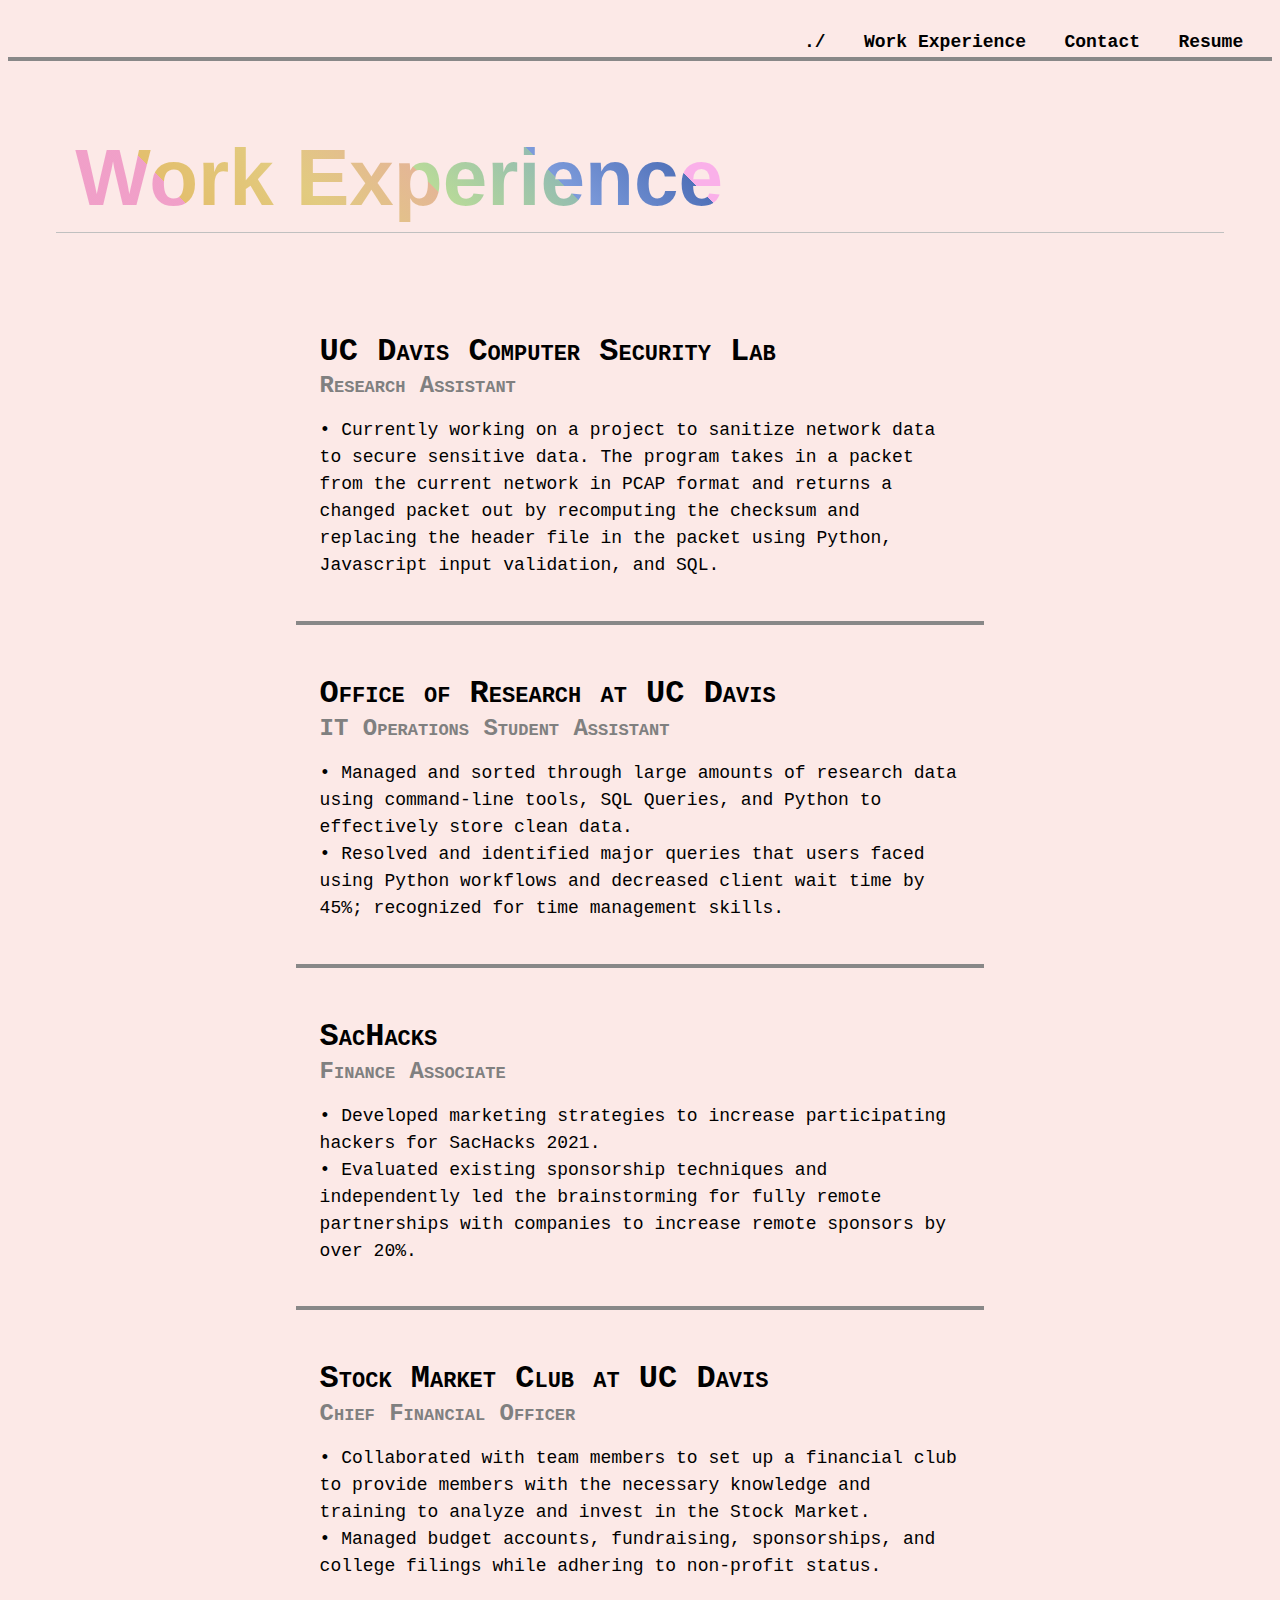
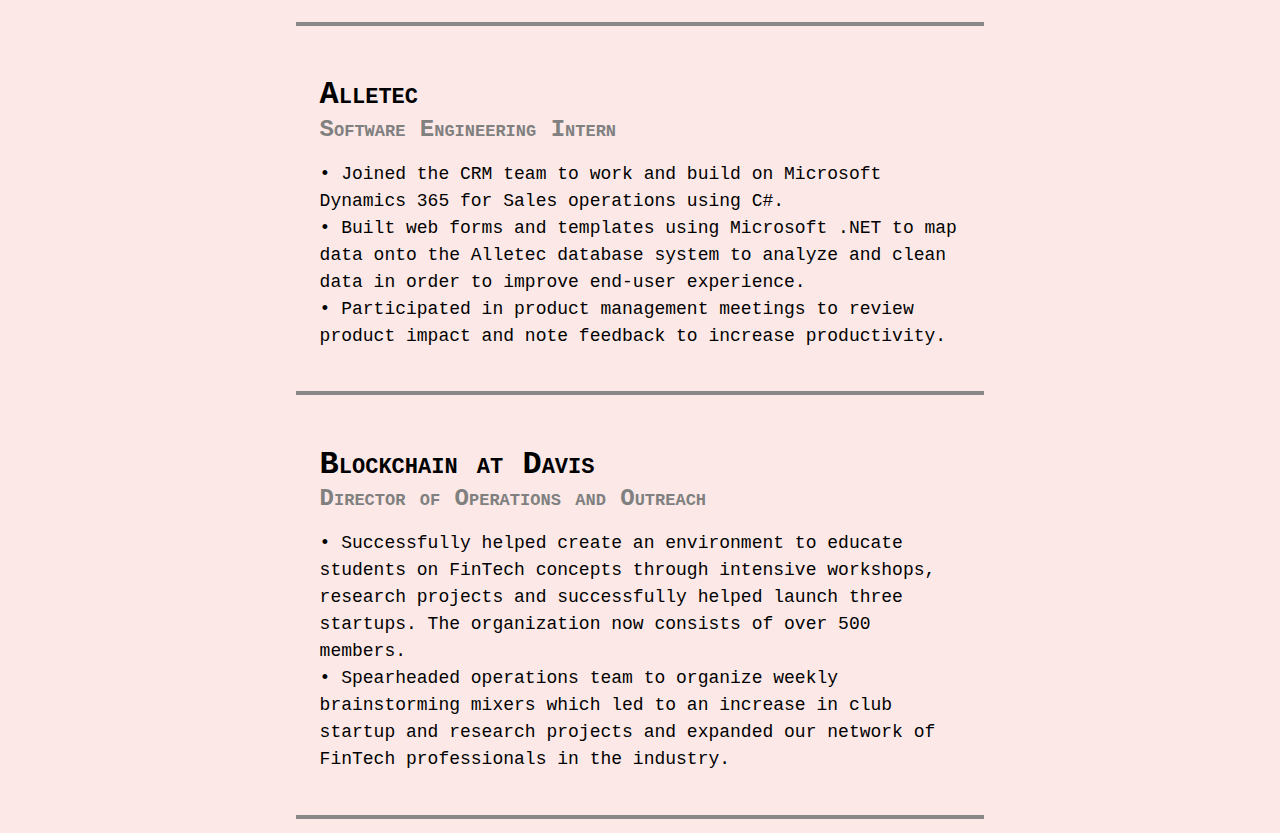
==== workexp.html @ 1b1021ff "initial commit" ====
<!DOCTYPE html>
<html lang="en">
  <head>
    <meta charset="UTF-8" />
    <meta name="viewport" content="width=device-width, initial-scale=1" />
    <meta
      name="description"
      content="Tina's website"
    />

    <title>Tina Sibbal</title>
    <link rel="stylesheet" href="workexp.css">

  </head>

  <body>

    <header>

        <nav class = links>
            <a class = a href="homepage.html">./</a>  
            <a class = a href="workexp.html">Work Experience</a> 
            <a class = a href="contact.html">Contact</a> 
            <a class = a href="resume.pdf" target="blank">Resume</a>
        </nav>

        <hr1 />

    </header>

    <h1 class = grad >Work Experience</h1>
    
    <hr />

    <section class = "flex">

      <article class = "w1">
        <h2 class = "hi">UC Davis Computer Security Lab</h2>
          <h5 class = "bye"> Research Assistant</h5>
        <p>
          • Currently working on a project to sanitize network data to secure sensitive data. The program takes in a packet from the current 
          network in PCAP format and returns a changed packet out by recomputing the checksum and replacing the header file
          in the packet using Python, Javascript input validation, and SQL.
      
        </p>
      </article> <hr2 />

        <article class = "w1">
          <h2 class = "hi">Office of Research at UC Davis</h2>
            <h5 class = "bye"> IT Operations Student Assistant</h5>
          <p>
            • Managed and sorted through large amounts of research data using command-line tools, SQL Queries, and Python to effectively store clean data.<br>
            • Resolved and identified major queries that users faced using Python workflows and decreased client wait time by 45%; recognized for time management skills.
          </p>
        </article> <hr2 />
  
        <article class = "w1">
            <h2 class = "hi">SacHacks</h2>
              <h5 class = "bye"> Finance Associate</h5>
            <p>
                • Developed marketing strategies to increase participating hackers for SacHacks 2021. <br>
                • Evaluated existing sponsorship techniques and independently led the brainstorming for fully remote 
                partnerships with companies to increase remote sponsors by over 20%.

            </p>
          </article> <hr2 />
  
        
        <article class = "w1">
            <h2 class = "hi">Stock Market Club at UC Davis</h2>
              <h5 class = "bye"> Chief Financial Officer </h5>
            <p>
                • Collaborated with team members to set up a financial club to provide members with the necessary knowledge 
                and training to analyze and invest in the Stock Market. <br>
                • Managed budget accounts, fundraising, sponsorships, and college filings while adhering to non-profit status.
            </p>
        </article> <hr2 />

        <article class = "w1">
            <h2 class = "hi">Alletec</h2>
              <h5 class = "bye"> Software Engineering Intern </h5>
            <p>
                • Joined the CRM team to work and build on Microsoft Dynamics 365 for Sales operations using C#. <br>
                • Built web forms and templates using Microsoft .NET to map data onto the Alletec database system to
                analyze and clean data in order to improve end-user experience. <br>
                • Participated in product management meetings to review product impact and note feedback to increase productivity.

            </p>
        </article> <hr2 />

        <article class = "w1">
            <h2 class = "hi">Blockchain at Davis</h2>
              <h5 class = "bye"> Director of Operations and Outreach </h5>
            <p>
                • Successfully helped create an environment to educate students on FinTech concepts through intensive workshops, research projects
                 and successfully helped launch three startups. The organization now consists of over 500 members. <br>
                 • Spearheaded operations team to organize weekly
                 brainstorming mixers which led to an increase in club startup and research projects and expanded our network of FinTech professionals in the industry.
            </p>
        </article> <hr2 /> 

      </section>

  </body>

</html>
---- workexp.css ----
@import url("https://fonts.googleapis.com/css?family=Kanit:900");
body {
  font-family: monaco,Consolas,Lucida Console,monospace;
  display: -ms-grid;
  display: grid;
  background-color: #fce9e7;
  z-index: 9999;
}

.links {
    text-align: right;
    padding-top: 0.25in;
    padding-right: 0.15in;
}

hr {
    display: block;
    height: 1px;
    border: 0;
    border-top: 1px solid rgb(192, 192, 192);
    margin-top: 3.5em;
    margin-left: 3em;
    margin-right: 3em;
    margin-bottom: -3em;
}

hr1 {
    display: block;
    height: 2px;
    border: 0;
    border-top: 4px solid rgb(136, 136, 136);
    margin-top: 0.3em;
    margin-left: 0em;
    margin-right: 0em;
    margin-bottom: 1em;
}

hr2{
    display: block;
    height: 2px;
    border: 0;
    border-top: 4px solid rgb(136, 136, 136);
    margin-top: 0.3em;
}

.a{
    padding:0.1in;
    padding-inline-start: 0.15in;
    padding-inline-end: 0.15in;
    font-weight: 700;
    color: black;
    text-decoration: none;
    font-family: "Lucida Console", Courier New, monospace;
    font-size: large;
    position: relative;
}

a:hover {
    color: rgb(128, 128, 128);
    background: transparent;
    text-shadow: 0 0 50px rgb(250, 160, 213);
}

.grad {
    background-color: #CA4246;
    background-image: linear-gradient(
        45deg,
        #fab7e9cc 16.666%, 
        #fcb1df 16.666%,
        #e9dd77ce 16.666%,
        #e2cb80 33.333%, 
        #e4b696 50%, 
        #b8da99 50%, 
        #7bf7e2ad 66.666%, 
        #7d9bdb 66.666%, 
        #5071b9 83.333%, 
        #fab0e9 83.333%);
        background-size: 100%;
        background-repeat: repeat;
        -webkit-background-clip: text;
        -webkit-text-fill-color: transparent; 
        animation: rainbow-text-simple-animation-rev 0.75s ease forwards;
        font-family: "Archivo Black", sans-serif;
        font-weight: 900;
        font-size: 5em;
        text-align: left;
        margin-bottom: -0.6em;
        display: block;
        margin-left: 0.7in;
        margin-right: auto;
        cursor: pointer;
        width: 700px;
}

.grad:hover{
    animation: rainbow-text-simple-animation 0.5s ease-in forwards;
}

@keyframes rainbow-text-simple-animation-rev {
    0% {
        background-size: 650%;
    }
    40% {
        background-size: 650%;
    }
    100% {
        background-size: 100%;
    }
}

@keyframes rainbow-text-simple-animation {
    0% {
        background-size: 100%;
    }
    80% {
        background-size: 650%;
    }
    100% {
        background-size: 650%;
    }
}


.flex {
  padding-top: 1in;
  padding-right: 3in;
  padding-left: 3in;
  padding-bottom: 3in;
}

.w1 {
  border-color: transparent;
  border-style: ridge;
  border-width: 0.15in;
  border-radius: 20%;
  margin: 0.1in;
}

.hi {
  font-weight: 900;
  font-size: xx-large;
  font-variant: small-caps;
  margin-bottom:0.04in;
}

.bye {
    margin-top:-0.01in;
    color:grey;
    margin-bottom: 0.1in;
    font-weight: 700;
    font-size: x-large;
    font-variant: small-caps;
}

p{
    font-size: large;
    line-height: 1.5;
}

/*# sourceMappingURL=styles.css.map */
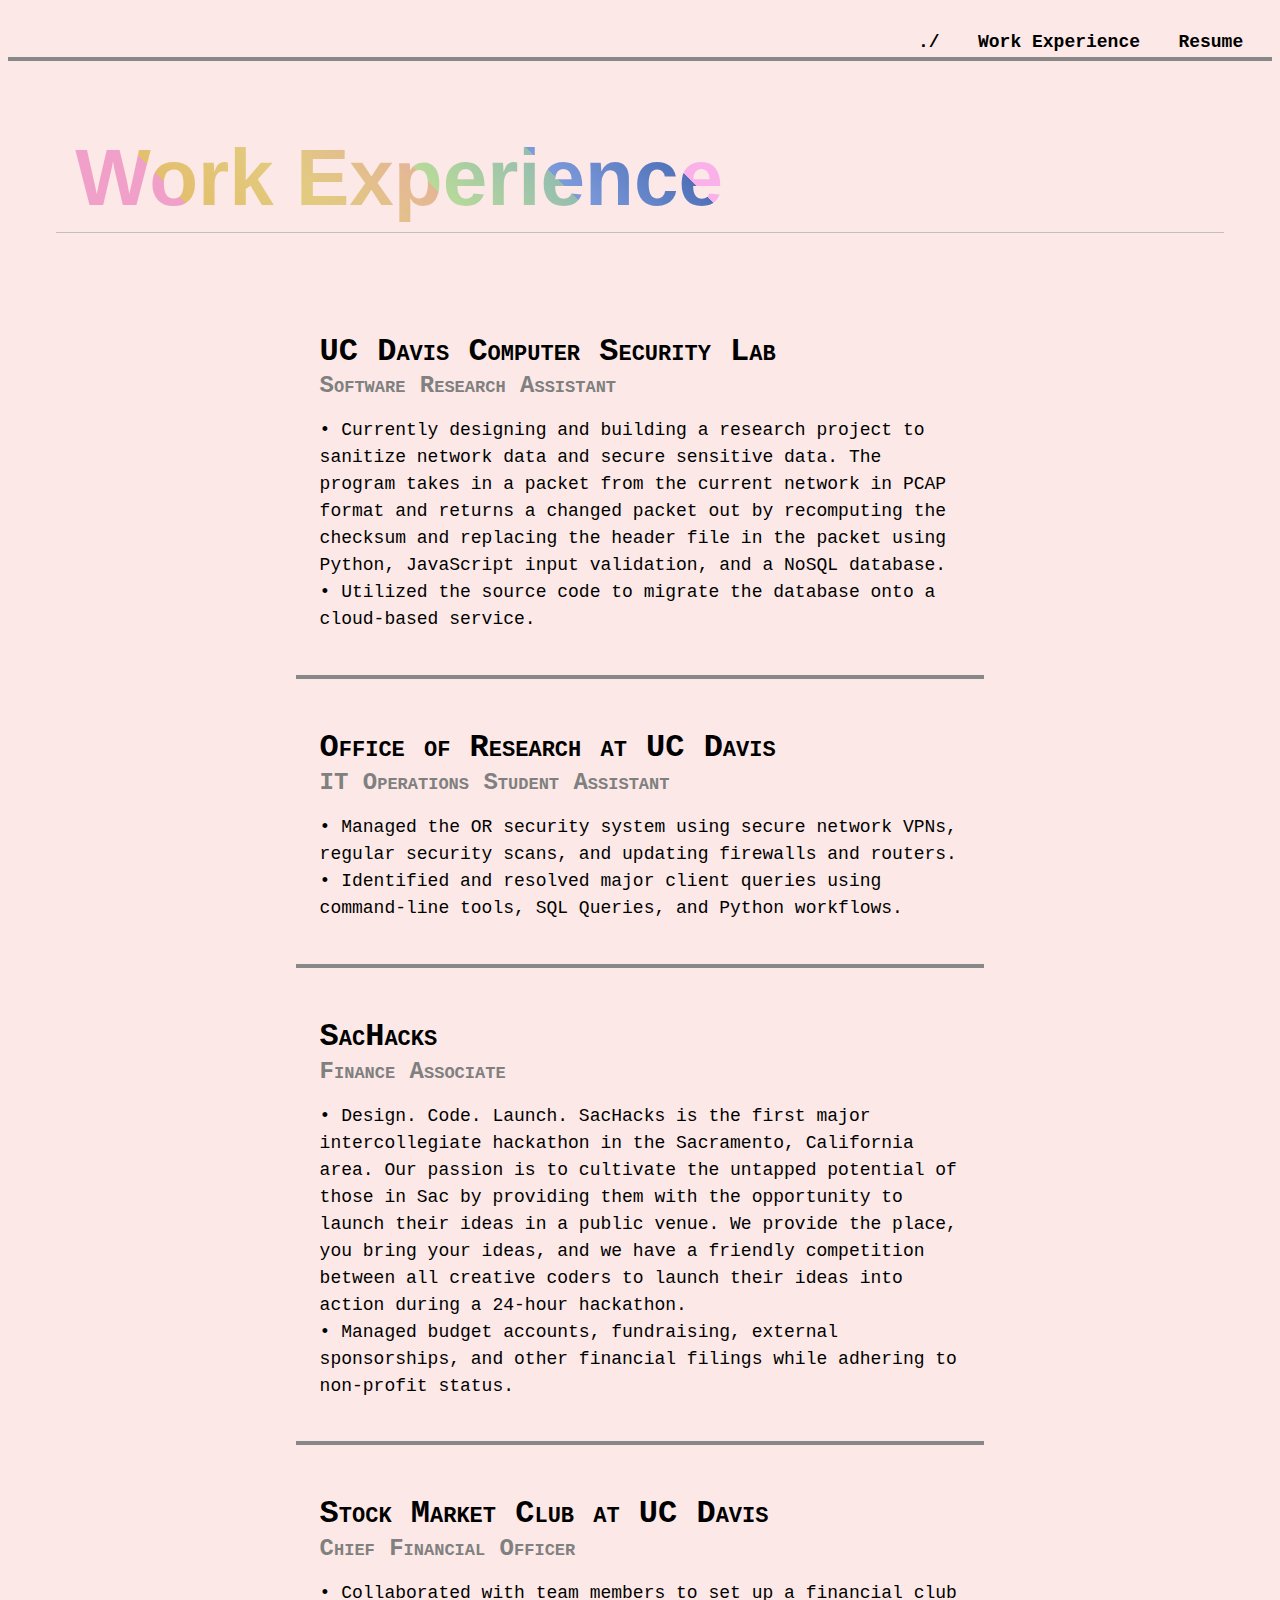
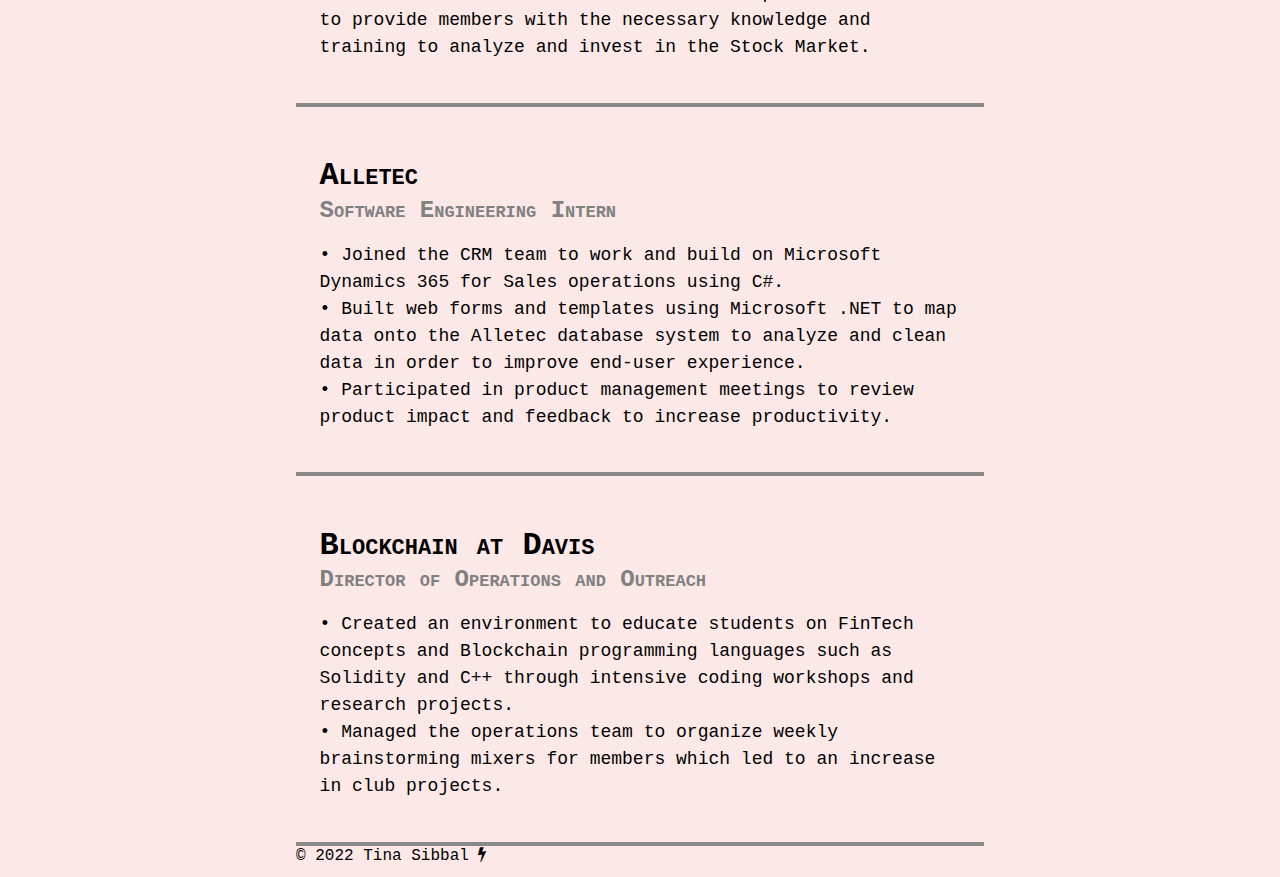
==== commit b75de021: "final" ====
--- a/workexp.html
+++ b/workexp.html
@@ -10,6 +10,7 @@
 
     <title>Tina Sibbal</title>
     <link rel="stylesheet" href="workexp.css">
+    <link rel="stylesheet" href="https://cdnjs.cloudflare.com/ajax/libs/font-awesome/4.7.0/css/font-awesome.min.css">
 
   </head>
 
@@ -20,8 +21,7 @@
         <nav class = links>
             <a class = a href="homepage.html">./</a>  
             <a class = a href="workexp.html">Work Experience</a> 
-            <a class = a href="contact.html">Contact</a> 
-            <a class = a href="resume.pdf" target="blank">Resume</a>
+            <a class = a href="Tina Sibbal, Resume.pdf" target="blank">Resume</a>
         </nav>
 
         <hr1 />
@@ -36,12 +36,13 @@
 
       <article class = "w1">
         <h2 class = "hi">UC Davis Computer Security Lab</h2>
-          <h5 class = "bye"> Research Assistant</h5>
+          <h5 class = "bye"> Software Research Assistant</h5>
         <p>
-          • Currently working on a project to sanitize network data to secure sensitive data. The program takes in a packet from the current 
-          network in PCAP format and returns a changed packet out by recomputing the checksum and replacing the header file
-          in the packet using Python, Javascript input validation, and SQL.
-      
+          • Currently designing and building a research project to sanitize network data and secure sensitive data. 
+          The program takes in a packet from the current network in PCAP format and returns a changed packet out by 
+          recomputing the checksum and replacing the header file in the packet using Python, JavaScript input validation, 
+          and a NoSQL database. <br>
+          • Utilized the source code to migrate the database onto a cloud-based service.
         </p>
       </article> <hr2 />
 
@@ -49,8 +50,9 @@
           <h2 class = "hi">Office of Research at UC Davis</h2>
             <h5 class = "bye"> IT Operations Student Assistant</h5>
           <p>
-            • Managed and sorted through large amounts of research data using command-line tools, SQL Queries, and Python to effectively store clean data.<br>
-            • Resolved and identified major queries that users faced using Python workflows and decreased client wait time by 45%; recognized for time management skills.
+            • Managed the OR security system using secure network VPNs, regular security scans, and updating firewalls and routers. <br>
+            • Identified and resolved major client queries using command-line tools, SQL Queries, and Python workflows.
+
           </p>
         </article> <hr2 />
   
@@ -58,10 +60,12 @@
             <h2 class = "hi">SacHacks</h2>
               <h5 class = "bye"> Finance Associate</h5>
             <p>
-                • Developed marketing strategies to increase participating hackers for SacHacks 2021. <br>
-                • Evaluated existing sponsorship techniques and independently led the brainstorming for fully remote 
-                partnerships with companies to increase remote sponsors by over 20%.
-
+              • Design. Code. Launch. SacHacks is the first major intercollegiate hackathon in the Sacramento, 
+              California area. Our passion is to cultivate the untapped potential of those in Sac by providing them 
+              with the opportunity to launch their ideas in a public venue. 
+              We provide the place, you bring your ideas, and we have a friendly competition between all creative coders to 
+              launch their ideas into action during a 24-hour hackathon. <br>
+              • Managed budget accounts, fundraising, external sponsorships, and other financial filings while adhering to non-profit status.
             </p>
           </article> <hr2 />
   
@@ -72,7 +76,6 @@
             <p>
                 • Collaborated with team members to set up a financial club to provide members with the necessary knowledge 
                 and training to analyze and invest in the Stock Market. <br>
-                • Managed budget accounts, fundraising, sponsorships, and college filings while adhering to non-profit status.
             </p>
         </article> <hr2 />
 
@@ -80,10 +83,10 @@
             <h2 class = "hi">Alletec</h2>
               <h5 class = "bye"> Software Engineering Intern </h5>
             <p>
-                • Joined the CRM team to work and build on Microsoft Dynamics 365 for Sales operations using C#. <br>
-                • Built web forms and templates using Microsoft .NET to map data onto the Alletec database system to
-                analyze and clean data in order to improve end-user experience. <br>
-                • Participated in product management meetings to review product impact and note feedback to increase productivity.
+              • Joined the CRM team to work and build on Microsoft Dynamics 365 for Sales operations using C#. <br>
+              • Built web forms and templates using Microsoft .NET to map data onto the Alletec database system to 
+              analyze and clean data in order to improve end-user experience. <br>
+              • Participated in product management meetings to review product impact and feedback to increase productivity.
 
             </p>
         </article> <hr2 />
@@ -92,15 +95,16 @@
             <h2 class = "hi">Blockchain at Davis</h2>
               <h5 class = "bye"> Director of Operations and Outreach </h5>
             <p>
-                • Successfully helped create an environment to educate students on FinTech concepts through intensive workshops, research projects
-                 and successfully helped launch three startups. The organization now consists of over 500 members. <br>
-                 • Spearheaded operations team to organize weekly
-                 brainstorming mixers which led to an increase in club startup and research projects and expanded our network of FinTech professionals in the industry.
+              • Created an environment to educate students on FinTech concepts and Blockchain programming 
+              languages such as Solidity and C++ through intensive coding workshops and research projects. <br>
+              • Managed the operations team to organize weekly brainstorming mixers for members which led to an increase in club projects.
             </p>
         </article> <hr2 /> 
 
+        <div class = "foot"> &copy; 2022 Tina Sibbal <i class="fa fa-bolt"></i> </div>
       </section>
 
+      
   </body>
 
 </html>